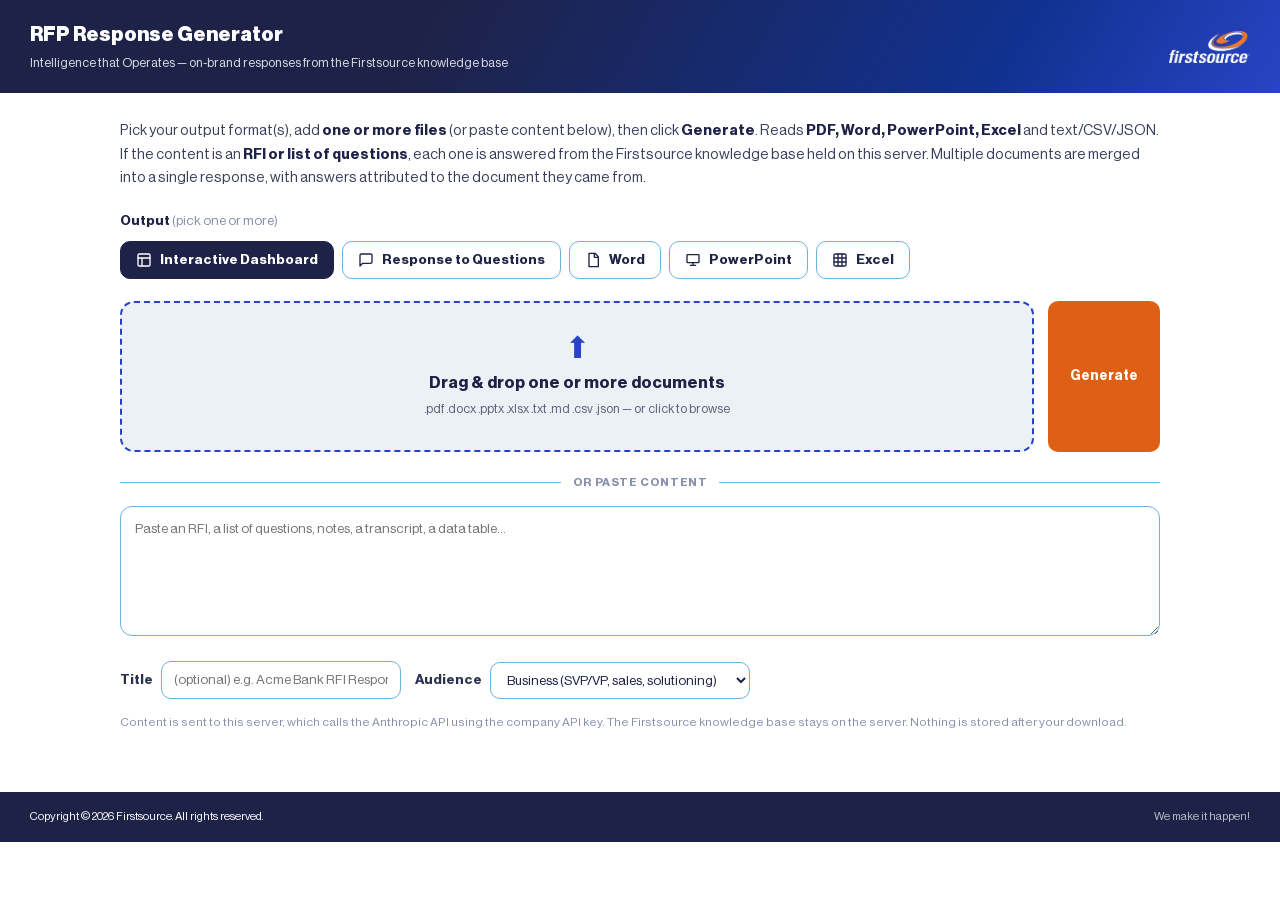
==== static/index.html @ 700c4592 "Initial commit" ====
<!DOCTYPE html>
<html lang="en">
<head>
<meta charset="UTF-8">
<meta name="viewport" content="width=device-width, initial-scale=1.0">
<title>RFP Response Generator | Firstsource</title>
<link rel="stylesheet" href="/static/css/app.css">
<link rel="icon" href="/static/logos/Firstsource-logo-standalone.png">
</head>
<body>

<header class="app-header">
  <div>
    <h1>RFP Response Generator</h1>
    <p>Intelligence that Operates &mdash; on-brand responses from the Firstsource knowledge base</p>
  </div>
  <div class="header-right">
    <div class="who" id="who"></div>
    <img src="/static/logos/Firstsource-logo-white.png" alt="Firstsource">
  </div>
</header>

<main class="stage">

  <!-- Sign-in prompt, shown only when SSO is enabled and the user is signed out -->
  <section class="login-card" id="loginCard" hidden>
    <img src="/static/logos/Firstsource-logo-standalone.png" alt="Firstsource">
    <h2>Sign in to continue</h2>
    <p>This application is restricted to Firstsource staff. Sign in with your work account.</p>
    <a class="btn" id="loginBtn" href="/auth/login">Sign in with SSO</a>
  </section>

  <!-- Intake -->
  <section id="intake" hidden>
    <p class="lead">
      Pick your output format(s), add <b>one or more files</b> (or paste content below), then click
      <b>Generate</b>. Reads <b>PDF, Word, PowerPoint, Excel</b> and text/CSV/JSON. If the content is an
      <b>RFI or list of questions</b>, each one is answered from the Firstsource knowledge base held on
      this server. Multiple documents are merged into a single response, with answers attributed to the
      document they came from.
    </p>

    <label class="field-label">Output <span class="hint-inline">(pick one or more)</span></label>
    <div class="fmts" id="fmts">
      <button type="button" class="fmt active" data-fmt="dashboard">
        <svg viewBox="0 0 24 24" fill="none" stroke="currentColor" stroke-width="2" stroke-linecap="round" stroke-linejoin="round"><rect x="3" y="3" width="18" height="18" rx="2"/><path d="M3 9h18M9 21V9"/></svg>
        <span>Interactive Dashboard</span>
      </button>
      <button type="button" class="fmt" data-fmt="qa">
        <svg viewBox="0 0 24 24" fill="none" stroke="currentColor" stroke-width="2" stroke-linecap="round" stroke-linejoin="round"><path d="M21 15a2 2 0 0 1-2 2H7l-4 4V5a2 2 0 0 1 2-2h14a2 2 0 0 1 2 2z"/></svg>
        <span>Response to Questions</span>
      </button>
      <button type="button" class="fmt" data-fmt="docx">
        <svg viewBox="0 0 24 24" fill="none" stroke="currentColor" stroke-width="2" stroke-linecap="round" stroke-linejoin="round"><path d="M6 2h9l5 5v15H6z"/><path d="M14 2v6h6"/></svg>
        <span>Word</span>
      </button>
      <button type="button" class="fmt" data-fmt="pptx">
        <svg viewBox="0 0 24 24" fill="none" stroke="currentColor" stroke-width="2" stroke-linecap="round" stroke-linejoin="round"><rect x="3" y="4" width="18" height="12" rx="1"/><path d="M12 16v4M8 20h8"/></svg>
        <span>PowerPoint</span>
      </button>
      <button type="button" class="fmt" data-fmt="xlsx">
        <svg viewBox="0 0 24 24" fill="none" stroke="currentColor" stroke-width="2" stroke-linecap="round" stroke-linejoin="round"><rect x="3" y="3" width="18" height="18" rx="2"/><path d="M3 9h18M3 15h18M9 3v18M15 3v18"/></svg>
        <span>Excel</span>
      </button>
    </div>

    <div class="row">
      <div class="dropzone" id="dropzone" tabindex="0" role="button"
           aria-label="Add documents">
        <div class="icon">&#11014;</div>
        <div class="big">Drag &amp; drop one or more documents</div>
        <div class="sub" id="dropzoneSub">.pdf .docx .pptx .xlsx .txt .md .csv .json &mdash; or click to browse</div>
        <input type="file" id="fileInput" multiple hidden
               accept=".pdf,.docx,.docm,.dotx,.pptx,.pptm,.potx,.xlsx,.xlsm,.xltx,.txt,.md,.markdown,.csv,.tsv,.json">
      </div>
      <button class="btn" id="generateBtn" type="button">Generate</button>
    </div>

    <div class="chips" id="chips"></div>

    <div class="divider">OR PASTE CONTENT</div>
    <textarea id="pasteBox" placeholder="Paste an RFI, a list of questions, notes, a transcript, a data table&hellip;"></textarea>

    <div class="controls">
      <label>Title
        <input type="text" id="titleInput" placeholder="(optional) e.g. Acme Bank RFI Response">
      </label>
      <label>Audience
        <select id="audience">
          <option value="business">Business (SVP/VP, sales, solutioning)</option>
          <option value="technical">Technical (architects / engineering)</option>
        </select>
      </label>
    </div>

    <p class="hint">
      Content is sent to this server, which calls the Anthropic API using the company API key.
      The Firstsource knowledge base stays on the server. Nothing is stored after your download.
    </p>

    <div class="status" id="status" role="status" aria-live="polite"></div>
  </section>

  <!-- Results -->
  <section class="results" id="results">
    <div class="result-head">
      <div>
        <h2 id="resultTitle"></h2>
        <p id="resultSubtitle"></p>
        <div class="badges" id="resultBadges"></div>
      </div>
      <button class="btn ghost" id="restartBtn" type="button">Build another</button>
    </div>
    <div class="downloads" id="downloads">
      <span class="label">Download:</span>
    </div>
    <div id="resultNotices"></div>
    <div class="preview" id="previewWrap" hidden>
      <label class="field-label">Dashboard preview</label>
      <iframe id="preview" title="Dashboard preview" sandbox="allow-same-origin"></iframe>
    </div>
  </section>

</main>

<footer class="app-footer">
  <span id="footerCopyright"></span>
  <span class="tag">We make it happen!</span>
</footer>

<script src="/static/js/app.js"></script>
</body>
</html>
---- static/css/app.css ----
/* Firstsource RFP Response Generator - application shell.
   Palette and typography follow knowledge/brand-quick-reference.md. */

@font-face{font-family:'Neue Haas Grotesk Display';font-weight:400;font-display:swap;
  src:url('/static/fonts/NeueHaasDisplayRoman.ttf') format('truetype');}
@font-face{font-family:'Neue Haas Grotesk Display';font-weight:500;font-display:swap;
  src:url('/static/fonts/NeueHaasDisplayMediu.ttf') format('truetype');}
@font-face{font-family:'Neue Haas Grotesk Display';font-weight:700;font-display:swap;
  src:url('/static/fonts/NeueHaasDisplayBold.ttf') format('truetype');}
@font-face{font-family:'Neue Haas Grotesk Display';font-weight:900;font-display:swap;
  src:url('/static/fonts/NeueHaasDisplayBlack.ttf') format('truetype');}

:root{
  color-scheme:light;
  --fs-dark:#1E2247; --fs-orange:#DF6014; --fs-mid:#113190;
  --fs-bright:#2844C4; --fs-light:#6CB1DB; --fs-gray:#ECF1F5;
  --ink:#2B3050; --muted:#5A6079; --faint:#8890AB;
}
*{box-sizing:border-box;margin:0;padding:0;}
body{font-family:'Neue Haas Grotesk Display','Franklin Gothic Medium',Arial,sans-serif;
  background:#fff;color:var(--ink);line-height:1.55;}

.app-header{background:linear-gradient(120deg,var(--fs-dark) 33%,var(--fs-mid) 78%,var(--fs-bright));
  color:#fff;padding:20px 30px;display:flex;justify-content:space-between;align-items:center;gap:20px;}
.app-header h1{font-size:20px;font-weight:900;}
.app-header p{font-size:12.5px;opacity:.85;margin-top:3px;}
.app-header img{height:32px;width:auto;}
.header-right{display:flex;align-items:center;gap:18px;}
.who{font-size:12px;opacity:.85;text-align:right;}
.who a{color:#fff;text-decoration:underline;opacity:.9;}

.stage{max-width:1100px;margin:0 auto;padding:26px 30px 60px;}
.lead{font-size:14.5px;line-height:1.6;color:#3A3F5C;margin-bottom:22px;}
.lead b{color:var(--fs-dark);}

.field-label{font-weight:700;font-size:13.5px;color:var(--fs-dark);margin-bottom:9px;display:block;}
.field-label .hint-inline{font-weight:400;color:var(--faint);}

.fmts{display:flex;flex-wrap:wrap;gap:8px;margin-bottom:22px;}
.fmt{display:inline-flex;align-items:center;gap:8px;border:1.5px solid var(--fs-light);
  background:#fff;color:var(--fs-dark);border-radius:10px;padding:10px 15px;
  font-family:inherit;font-size:13.5px;font-weight:600;cursor:pointer;transition:.15s;}
.fmt svg{width:16px;height:16px;}
.fmt:hover{border-color:var(--fs-bright);}
.fmt.active{background:var(--fs-dark);color:#fff;border-color:var(--fs-dark);}

.row{display:flex;gap:14px;align-items:stretch;}
.dropzone{flex:1;border:2px dashed var(--fs-bright);border-radius:14px;background:var(--fs-gray);
  padding:30px 20px;text-align:center;cursor:pointer;transition:.15s;}
.dropzone:hover,.dropzone.hover{background:#E7ECFF;border-color:var(--fs-orange);}
.dropzone .icon{font-size:30px;color:var(--fs-bright);line-height:1;}
.dropzone .big{font-size:16.5px;font-weight:700;color:var(--fs-dark);margin-top:8px;}
.dropzone .sub{font-size:12.5px;color:var(--muted);margin-top:4px;}

.chips{margin-top:12px;}
.filechip{display:inline-flex;gap:10px;align-items:center;background:#fff;
  border:1px solid var(--fs-gray);border-left:4px solid var(--fs-bright);border-radius:8px;
  padding:9px 12px;margin:0 8px 8px 0;font-size:13px;}
.filechip.warn{border-left-color:var(--fs-orange);}
.filechip .name{font-weight:600;color:var(--fs-dark);}
.filechip .meta{color:var(--muted);font-size:12px;}
.filechip button{border:none;background:var(--fs-dark);color:#fff;border-radius:6px;
  padding:3px 8px;cursor:pointer;font-size:11px;font-family:inherit;}
.chips-summary{font-size:12.5px;color:var(--muted);margin-top:4px;}
.chips-summary b{color:var(--fs-dark);}

.divider{display:flex;align-items:center;gap:12px;margin:22px 0 14px;
  color:var(--faint);font-size:11.5px;font-weight:700;letter-spacing:.6px;}
.divider::before,.divider::after{content:"";flex:1;height:1px;background:var(--fs-light);}

textarea{width:100%;min-height:130px;border:1.5px solid var(--fs-light);border-radius:12px;
  padding:14px;font-family:inherit;font-size:13.5px;color:var(--fs-dark);resize:vertical;}
textarea:focus{outline:none;border-color:var(--fs-bright);}

.controls{display:flex;flex-wrap:wrap;gap:14px;align-items:center;margin-top:18px;}
.controls label{font-weight:600;font-size:13.5px;display:inline-flex;align-items:center;gap:8px;}
select,input[type=text]{padding:10px 12px;border:1.5px solid var(--fs-light);border-radius:10px;
  color:var(--fs-dark);background:#fff;font-family:inherit;font-size:13.5px;}
input[type=text]{min-width:240px;}

.btn{border:none;border-radius:10px;padding:12px 22px;font-weight:700;cursor:pointer;
  color:#fff;background:var(--fs-orange);font-family:inherit;font-size:14px;white-space:nowrap;}
.btn.secondary{background:var(--fs-dark);}
.btn.ghost{background:#fff;color:var(--fs-dark);border:1.5px solid var(--fs-light);}
.btn:disabled{opacity:.5;cursor:not-allowed;}
.btn:active:not(:disabled){transform:translateY(1px);}

.hint{font-size:12px;color:var(--faint);margin-top:14px;}
.status{margin-top:18px;padding:13px 16px;border-radius:10px;font-size:13.5px;display:none;
  background:var(--fs-gray);color:var(--fs-dark);}
.status.show{display:block;}
.status.error{background:#FDEDE4;color:#8A3208;border-left:4px solid var(--fs-orange);}
.spinner{display:inline-block;width:13px;height:13px;border:2px solid var(--fs-light);
  border-top-color:var(--fs-bright);border-radius:50%;animation:spin .7s linear infinite;
  margin-right:9px;vertical-align:-2px;}
@keyframes spin{to{transform:rotate(360deg);}}

/* ------------------------------------------------------------- results view */
.results{display:none;}
.results.show{display:block;}
.result-head{background:var(--fs-dark);color:#fff;border-radius:14px 14px 0 0;
  padding:20px 24px;display:flex;justify-content:space-between;align-items:flex-start;gap:20px;}
.result-head h2{font-size:19px;font-weight:900;}
.result-head p{font-size:13px;opacity:.85;margin-top:5px;}
.badges{display:flex;flex-wrap:wrap;gap:7px;margin-top:11px;}
.badge{background:rgba(255,255,255,.16);border-radius:20px;padding:4px 12px;font-size:11.5px;font-weight:600;}
.badge.accent{background:var(--fs-orange);}
.downloads{border:1px solid var(--fs-gray);border-top:none;border-radius:0 0 14px 14px;
  padding:20px 24px;display:flex;flex-wrap:wrap;gap:10px;align-items:center;}
.downloads .label{font-size:13px;font-weight:700;color:var(--fs-dark);margin-right:6px;}
.preview{margin-top:24px;}
.preview .field-label{margin-bottom:10px;}
.preview iframe{width:100%;height:640px;border:1px solid var(--fs-gray);border-radius:12px;background:#fff;}

.notice{background:var(--fs-gray);border-left:4px solid var(--fs-light);border-radius:10px;
  padding:13px 16px;font-size:13px;margin-top:16px;}
.notice.warn{border-left-color:var(--fs-orange);}

.login-card{max-width:430px;margin:80px auto;text-align:center;border:1px solid var(--fs-gray);
  border-radius:16px;padding:38px 32px;}
.login-card img{height:36px;margin-bottom:20px;}
.login-card h2{color:var(--fs-dark);font-size:20px;font-weight:900;margin-bottom:8px;}
.login-card p{font-size:13.5px;color:var(--muted);margin-bottom:22px;}

.app-footer{background:var(--fs-dark);color:#fff;padding:16px 30px;font-size:11.5px;
  display:flex;justify-content:space-between;gap:16px;flex-wrap:wrap;}
.app-footer .tag{opacity:.7;}

@media (max-width:760px){
  .row{flex-direction:column;}
  .app-header{flex-direction:column;align-items:flex-start;}
  .preview iframe{height:460px;}
}
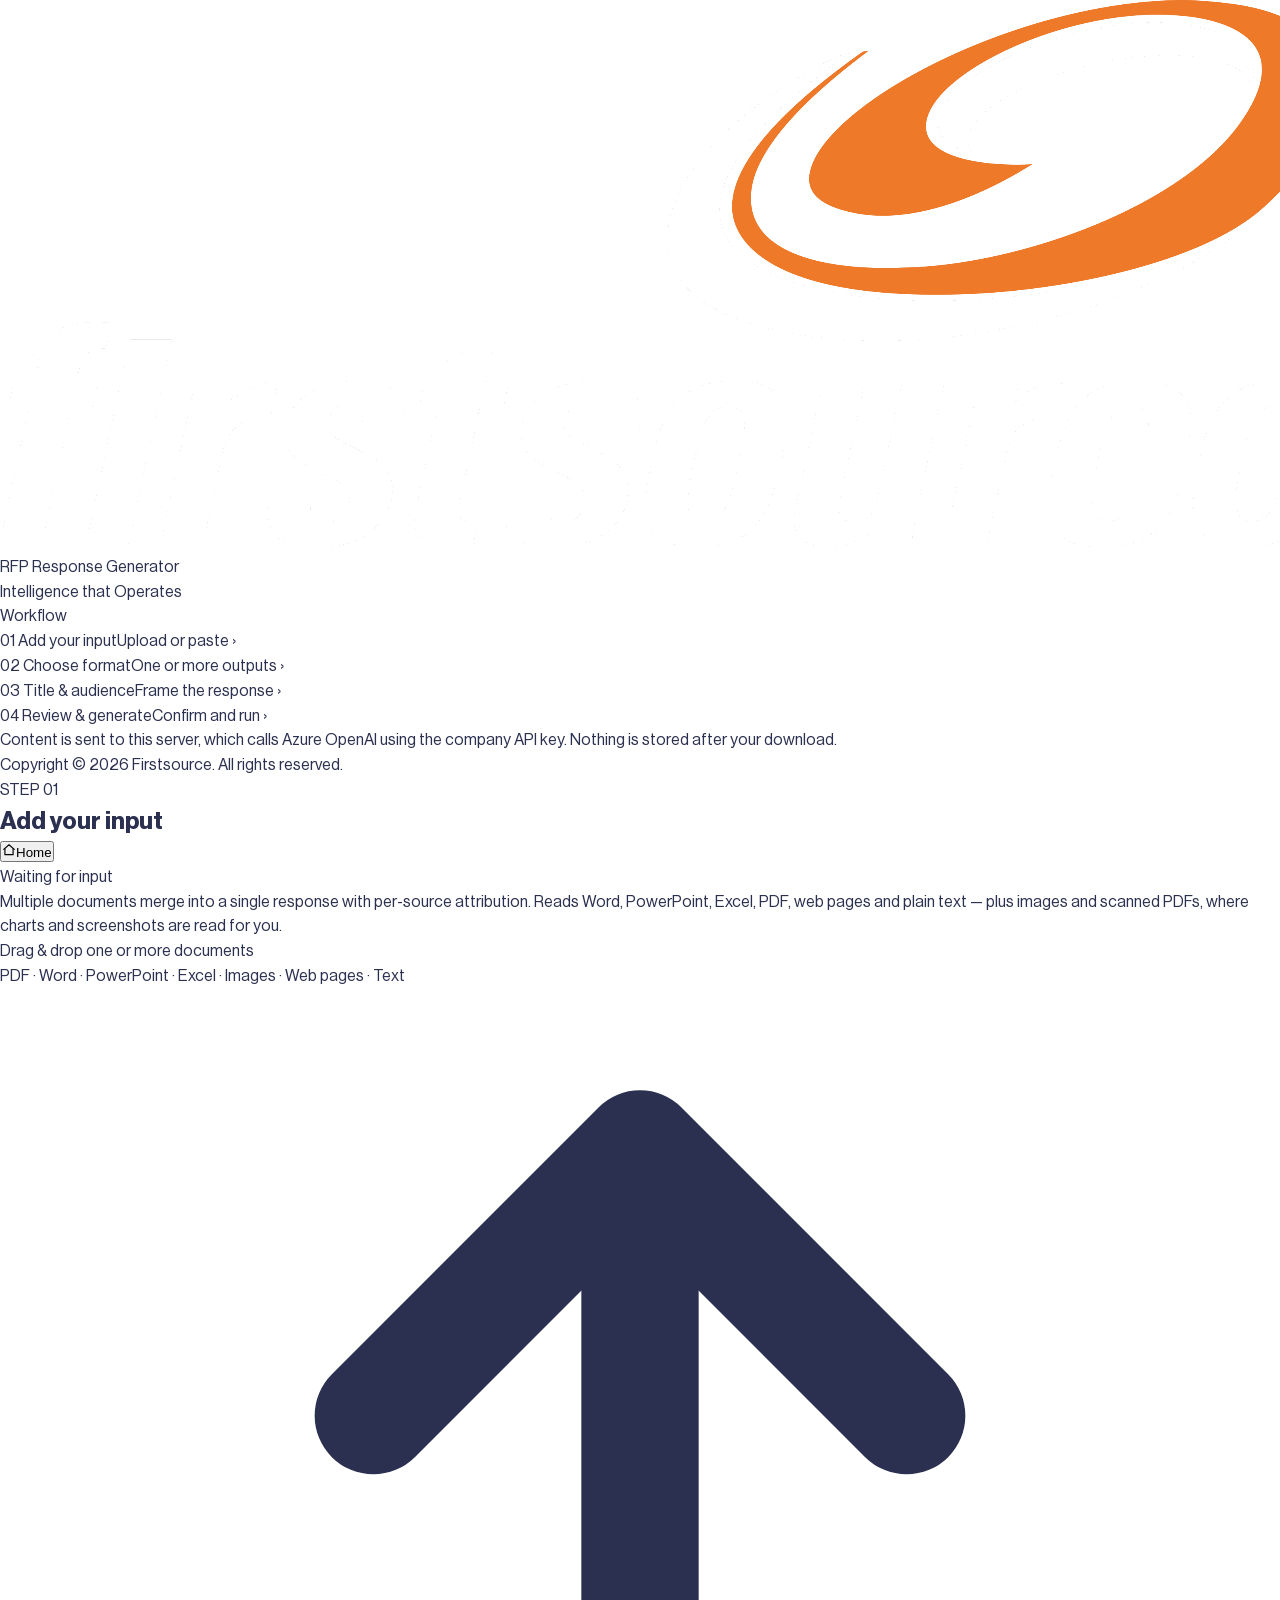
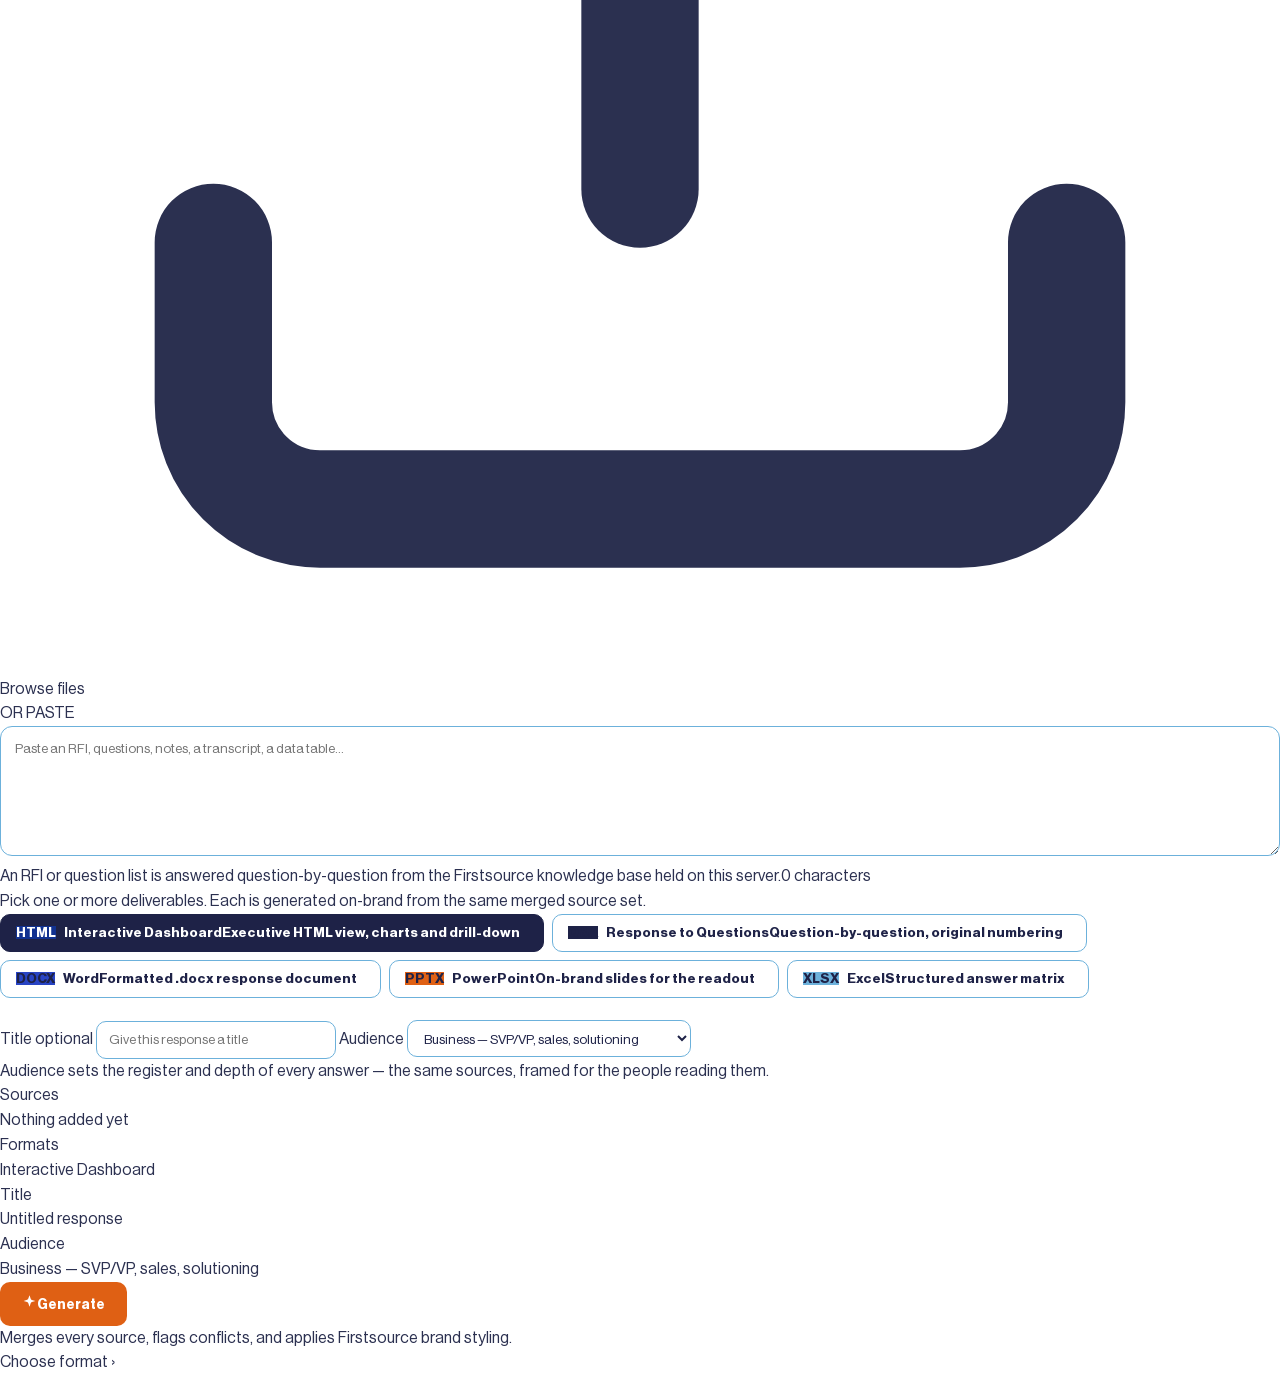
==== commit 1c5c70a0: "feat: accept image uploads and fix the file-type wording Images (PNG/JPG/GIF/WebP/BMP) can now be up" ====
--- a/static/index.html
+++ b/static/index.html
@@ -9,125 +9,179 @@
 </head>
 <body>
 
-<header class="app-header">
-  <div>
-    <h1>RFP Response Generator</h1>
-    <p>Intelligence that Operates &mdash; on-brand responses from the Firstsource knowledge base</p>
-  </div>
-  <div class="header-right">
-    <div class="who" id="who"></div>
-    <img src="/static/logos/Firstsource-logo-white.png" alt="Firstsource">
-  </div>
-</header>
+<!-- Sign-in prompt, shown only when SSO is enabled and the user is signed out -->
+<section class="login-card" id="loginCard" hidden>
+  <img src="/static/logos/Firstsource-logo-standalone.png" alt="Firstsource">
+  <h2>Sign in to continue</h2>
+  <p>This application is restricted to Firstsource staff. Sign in with your work account.</p>
+  <a class="btn" id="loginBtn" href="/auth/login">Sign in with SSO</a>
+</section>
 
-<main class="stage">
+<div class="app" id="app" hidden>
 
-  <!-- Sign-in prompt, shown only when SSO is enabled and the user is signed out -->
-  <section class="login-card" id="loginCard" hidden>
-    <img src="/static/logos/Firstsource-logo-standalone.png" alt="Firstsource">
-    <h2>Sign in to continue</h2>
-    <p>This application is restricted to Firstsource staff. Sign in with your work account.</p>
-    <a class="btn" id="loginBtn" href="/auth/login">Sign in with SSO</a>
-  </section>
-
-  <!-- Intake -->
-  <section id="intake" hidden>
-    <p class="lead">
-      Pick your output format(s), add <b>one or more files</b> (or paste content below), then click
-      <b>Generate</b>. Reads <b>PDF, Word, PowerPoint, Excel</b> and text/CSV/JSON. If the content is an
-      <b>RFI or list of questions</b>, each one is answered from the Firstsource knowledge base held on
-      this server. Multiple documents are merged into a single response, with answers attributed to the
-      document they came from.
-    </p>
-
-    <label class="field-label">Output <span class="hint-inline">(pick one or more)</span></label>
-    <div class="fmts" id="fmts">
-      <button type="button" class="fmt active" data-fmt="dashboard">
-        <svg viewBox="0 0 24 24" fill="none" stroke="currentColor" stroke-width="2" stroke-linecap="round" stroke-linejoin="round"><rect x="3" y="3" width="18" height="18" rx="2"/><path d="M3 9h18M9 21V9"/></svg>
-        <span>Interactive Dashboard</span>
-      </button>
-      <button type="button" class="fmt" data-fmt="qa">
-        <svg viewBox="0 0 24 24" fill="none" stroke="currentColor" stroke-width="2" stroke-linecap="round" stroke-linejoin="round"><path d="M21 15a2 2 0 0 1-2 2H7l-4 4V5a2 2 0 0 1 2-2h14a2 2 0 0 1 2 2z"/></svg>
-        <span>Response to Questions</span>
-      </button>
-      <button type="button" class="fmt" data-fmt="docx">
-        <svg viewBox="0 0 24 24" fill="none" stroke="currentColor" stroke-width="2" stroke-linecap="round" stroke-linejoin="round"><path d="M6 2h9l5 5v15H6z"/><path d="M14 2v6h6"/></svg>
-        <span>Word</span>
-      </button>
-      <button type="button" class="fmt" data-fmt="pptx">
-        <svg viewBox="0 0 24 24" fill="none" stroke="currentColor" stroke-width="2" stroke-linecap="round" stroke-linejoin="round"><rect x="3" y="4" width="18" height="12" rx="1"/><path d="M12 16v4M8 20h8"/></svg>
-        <span>PowerPoint</span>
-      </button>
-      <button type="button" class="fmt" data-fmt="xlsx">
-        <svg viewBox="0 0 24 24" fill="none" stroke="currentColor" stroke-width="2" stroke-linecap="round" stroke-linejoin="round"><rect x="3" y="3" width="18" height="18" rx="2"/><path d="M3 9h18M3 15h18M9 3v18M15 3v18"/></svg>
-        <span>Excel</span>
-      </button>
+  <aside class="sidebar">
+    <div class="sb-brand">
+      <img id="hdrLogo" src="/static/logos/Firstsource-logo-white.png" alt="Firstsource" class="sb-logo">
+      <div class="sb-title">RFP Response Generator</div>
+      <div class="sb-tag">Intelligence that Operates</div>
     </div>
 
-    <div class="row">
-      <div class="dropzone" id="dropzone" tabindex="0" role="button"
-           aria-label="Add documents">
-        <div class="icon">&#11014;</div>
-        <div class="big">Drag &amp; drop one or more documents</div>
-        <div class="sub" id="dropzoneSub">.pdf .docx .pptx .xlsx .txt .md .csv .json &mdash; or click to browse</div>
-        <input type="file" id="fileInput" multiple hidden
-               accept=".pdf,.docx,.docm,.dotx,.pptx,.pptm,.potx,.xlsx,.xlsm,.xltx,.txt,.md,.markdown,.csv,.tsv,.json">
+    <div class="sb-navlabel">Workflow</div>
+    <div class="sb-nav" id="sbNav">
+      <div class="sb-item" data-step="0">
+        <span class="sb-dot">01</span>
+        <span class="sb-text"><span class="sb-label">Add your input</span><span class="sb-sub">Upload or paste</span></span>
+        <span class="sb-chev">&rsaquo;</span>
       </div>
-      <button class="btn" id="generateBtn" type="button">Generate</button>
+      <div class="sb-item" data-step="1">
+        <span class="sb-dot">02</span>
+        <span class="sb-text"><span class="sb-label">Choose format</span><span class="sb-sub">One or more outputs</span></span>
+        <span class="sb-chev">&rsaquo;</span>
+      </div>
+      <div class="sb-item" data-step="2">
+        <span class="sb-dot">03</span>
+        <span class="sb-text"><span class="sb-label">Title &amp; audience</span><span class="sb-sub">Frame the response</span></span>
+        <span class="sb-chev">&rsaquo;</span>
+      </div>
+      <div class="sb-item" data-step="3">
+        <span class="sb-dot">04</span>
+        <span class="sb-text"><span class="sb-label">Review &amp; generate</span><span class="sb-sub">Confirm and run</span></span>
+        <span class="sb-chev">&rsaquo;</span>
+      </div>
     </div>
 
-    <div class="chips" id="chips"></div>
+    <div class="sb-foot">
+      <div class="who" id="who"></div>
+      <div class="priv">Content is sent to this server, which calls Azure OpenAI using the company API key. Nothing is stored after your download.</div>
+      <div class="cr" id="footerCopyright"></div>
+    </div>
+  </aside>
 
-    <div class="divider">OR PASTE CONTENT</div>
-    <textarea id="pasteBox" placeholder="Paste an RFI, a list of questions, notes, a transcript, a data table&hellip;"></textarea>
+  <main class="main">
+    <div id="intake" style="display:flex;flex-direction:column;flex:1;">
+      <header class="mheader">
+        <div>
+          <div class="kicker" id="paneKicker">STEP 01</div>
+          <h2 id="paneTitle">Add your input</h2>
+        </div>
+        <div class="mheader-right">
+          <button type="button" class="home-btn" id="homeBtn" title="Back to Add your input" aria-label="Home"><svg viewBox="0 0 24 24" fill="none" stroke="currentColor" stroke-width="2" stroke-linecap="round" stroke-linejoin="round" width="14" height="14"><path d="M3 11l9-8 9 8"/><path d="M5 10v10h14V10"/></svg><span>Home</span></button>
+          <div class="ready-pill" id="readyPill">Waiting for input</div>
+          <div class="progress-track"><div class="progress-fill" id="progressFill" style="width:0%"></div></div>
+        </div>
+      </header>
 
-    <div class="controls">
-      <label>Title
-        <input type="text" id="titleInput" placeholder="(optional) e.g. Acme Bank RFI Response">
-      </label>
-      <label>Audience
-        <select id="audience">
-          <option value="business">Business (SVP/VP, sales, solutioning)</option>
-          <option value="technical">Technical (architects / engineering)</option>
-        </select>
-      </label>
+      <div class="mbody">
+
+        <!-- ===================== PANE 1: INPUT ===================== -->
+        <section class="mpane active" data-pane="0">
+          <p class="desc">Multiple documents merge into a single response with per-source attribution. Reads Word, PowerPoint, Excel, PDF, web pages and plain text &mdash; plus images and scanned PDFs, where charts and screenshots are read for you.</p>
+
+          <div class="o2-dz" id="dz" tabindex="0" role="button" aria-label="Add documents">
+            <div class="big">Drag &amp; drop one or more documents</div>
+            <div class="sub" id="dzSub">PDF &middot; Word &middot; PowerPoint &middot; Excel &middot; Images &middot; Web pages &middot; Text</div>
+            <span class="o2-browse"><svg viewBox="0 0 24 24" fill="none" stroke="currentColor" stroke-width="2.2" stroke-linecap="round" stroke-linejoin="round"><path d="M12 15V4"/><path d="M7 8l5-5 5 5"/><path d="M4 16v3a2 2 0 0 0 2 2h12a2 2 0 0 0 2-2v-3"/></svg><span>Browse files</span></span>
+            <input type="file" id="fileInput" multiple hidden
+                   accept=".pdf,.docx,.docm,.dotx,.pptx,.pptm,.potx,.xlsx,.xlsm,.xltx,.xls,.html,.htm,.png,.jpg,.jpeg,.gif,.webp,.bmp,.txt,.md,.markdown,.csv,.tsv,.json,.log,.rst,.text">
+          </div>
+          <div class="o2-chips" id="chips"></div>
+
+          <div class="or-divider"><span class="ln"></span><span>OR PASTE</span><span class="ln"></span></div>
+
+          <div>
+            <textarea class="o2-ta" id="pasteBox" placeholder="Paste an RFI, questions, notes, a transcript, a data table&hellip;"></textarea>
+            <div class="o2-cc"><span>An RFI or question list is answered question-by-question from the Firstsource knowledge base held on this server.</span><span id="charCount">0 characters</span></div>
+          </div>
+        </section>
+
+        <!-- ===================== PANE 2: FORMAT ===================== -->
+        <section class="mpane" data-pane="1">
+          <p class="desc">Pick one or more deliverables. Each is generated on-brand from the same merged source set.</p>
+          <div class="fmts" id="fmts">
+            <button type="button" class="fmt active" data-fmt="dashboard">
+              <span class="fmt-badge"><span class="fold" style="background:#6CB1DB"></span><span class="lines"><div></div><div style="width:72%"></div><div style="width:86%"></div></span><span class="ext" style="background:#113190">HTML</span></span>
+              <span class="fmt-txt"><span class="fmt-label">Interactive Dashboard</span><span class="fmt-sub">Executive HTML view, charts and drill-down</span></span>
+              <span class="fmt-dot"></span>
+            </button>
+            <button type="button" class="fmt" data-fmt="qa">
+              <span class="fmt-badge"><span class="fold" style="background:#6CB1DB"></span><span class="lines"><div></div><div style="width:72%"></div><div style="width:86%"></div></span><span class="ext" style="background:#1E2247">Q&amp;A</span></span>
+              <span class="fmt-txt"><span class="fmt-label">Response to Questions</span><span class="fmt-sub">Question-by-question, original numbering</span></span>
+              <span class="fmt-dot"></span>
+            </button>
+            <button type="button" class="fmt" data-fmt="docx">
+              <span class="fmt-badge"><span class="fold" style="background:#6CB1DB"></span><span class="lines"><div></div><div style="width:72%"></div><div style="width:86%"></div></span><span class="ext" style="background:#2844C4">DOCX</span></span>
+              <span class="fmt-txt"><span class="fmt-label">Word</span><span class="fmt-sub">Formatted .docx response document</span></span>
+              <span class="fmt-dot"></span>
+            </button>
+            <button type="button" class="fmt" data-fmt="pptx">
+              <span class="fmt-badge"><span class="fold" style="background:#6CB1DB"></span><span class="lines"><div></div><div style="width:72%"></div><div style="width:86%"></div></span><span class="ext" style="background:#DF6014">PPTX</span></span>
+              <span class="fmt-txt"><span class="fmt-label">PowerPoint</span><span class="fmt-sub">On-brand slides for the readout</span></span>
+              <span class="fmt-dot"></span>
+            </button>
+            <button type="button" class="fmt" data-fmt="xlsx">
+              <span class="fmt-badge"><span class="fold" style="background:#6CB1DB"></span><span class="lines"><div></div><div style="width:72%"></div><div style="width:86%"></div></span><span class="ext" style="background:#6CB1DB;color:#1E2247">XLSX</span></span>
+              <span class="fmt-txt"><span class="fmt-label">Excel</span><span class="fmt-sub">Structured answer matrix</span></span>
+              <span class="fmt-dot"></span>
+            </button>
+          </div>
+        </section>
+
+        <!-- ===================== PANE 3: DETAILS ===================== -->
+        <section class="mpane" data-pane="2">
+          <div class="details-grid">
+            <label class="dfield">
+              <span class="flbl">Title <span class="opt">optional</span></span>
+              <input type="text" id="titleIn" placeholder="Give this response a title">
+            </label>
+            <label class="dfield">
+              <span class="flbl">Audience</span>
+              <select id="audience">
+                <option value="business">Business &mdash; SVP/VP, sales, solutioning</option>
+                <option value="technical">Technical &mdash; architects and engineering</option>
+                <option value="analyst">Analyst &mdash; Everest, HFS, ISG</option>
+              </select>
+            </label>
+            <div class="dnote">Audience sets the register and depth of every answer &mdash; the same sources, framed for the people reading them.</div>
+          </div>
+        </section>
+
+        <!-- ===================== PANE 4: REVIEW ===================== -->
+        <section class="mpane" data-pane="3">
+          <div class="rev-grid">
+            <div class="rev-k">Sources</div><div class="rev-v" id="revSources">Nothing added yet</div>
+            <div class="rev-k">Formats</div><div class="rev-v" id="revFormats">Interactive Dashboard</div>
+            <div class="rev-k">Title</div><div class="rev-v" id="revTitle">Untitled response</div>
+            <div class="rev-k">Audience</div><div class="rev-v" id="revAudience">Business &mdash; SVP/VP, sales, solutioning</div>
+          </div>
+          <div class="rev-cta">
+            <button class="btn" id="generateBtn"><svg viewBox="0 0 24 24" fill="currentColor" width="15" height="15"><path d="M12 2l1.9 5.6a3 3 0 0 0 1.9 1.9L21.4 11l-5.6 1.9a3 3 0 0 0-1.9 1.9L12 20.4l-1.9-5.6a3 3 0 0 0-1.9-1.9L2.6 11l5.6-1.9a3 3 0 0 0 1.9-1.9L12 2z"/></svg><span>Generate</span></button>
+            <div class="rev-hint">Merges every source, flags conflicts, and applies Firstsource brand styling.</div>
+          </div>
+        </section>
+
+        <div id="status" role="status" aria-live="polite"></div>
+      </div>
+
+      <div class="mbody" style="padding-top:0;flex:0;">
+        <div class="mfoot">
+          <div class="navbtn back" id="prevBtn">&lsaquo; Back</div>
+          <div class="navbtn next" id="nextBtn">Choose format &rsaquo;</div>
+        </div>
+      </div>
     </div>
 
-    <p class="hint">
-      Content is sent to this server, which calls the Anthropic API using the company API key.
-      The Firstsource knowledge base stays on the server. Nothing is stored after your download.
-    </p>
-
-    <div class="status" id="status" role="status" aria-live="polite"></div>
-  </section>
-
-  <!-- Results -->
-  <section class="results" id="results">
-    <div class="result-head">
-      <div>
-        <h2 id="resultTitle"></h2>
-        <p id="resultSubtitle"></p>
-        <div class="badges" id="resultBadges"></div>
+    <div id="dash">
+      <div class="mbody">
+        <div id="qualityBadge"></div>
+        <div class="dash-actions" id="dashActions"></div>
+        <div id="resultNotices"></div>
+        <div class="dashboard" id="dashboard"></div>
       </div>
-      <button class="btn ghost" id="restartBtn" type="button">Build another</button>
     </div>
-    <div class="downloads" id="downloads">
-      <span class="label">Download:</span>
-    </div>
-    <div id="resultNotices"></div>
-    <div class="preview" id="previewWrap" hidden>
-      <label class="field-label">Dashboard preview</label>
-      <iframe id="preview" title="Dashboard preview" sandbox="allow-same-origin"></iframe>
-    </div>
-  </section>
-
-</main>
-
-<footer class="app-footer">
-  <span id="footerCopyright"></span>
-  <span class="tag">We make it happen!</span>
-</footer>
+  </main>
+</div>
 
 <script src="/static/js/app.js"></script>
 </body>
 </html>
+
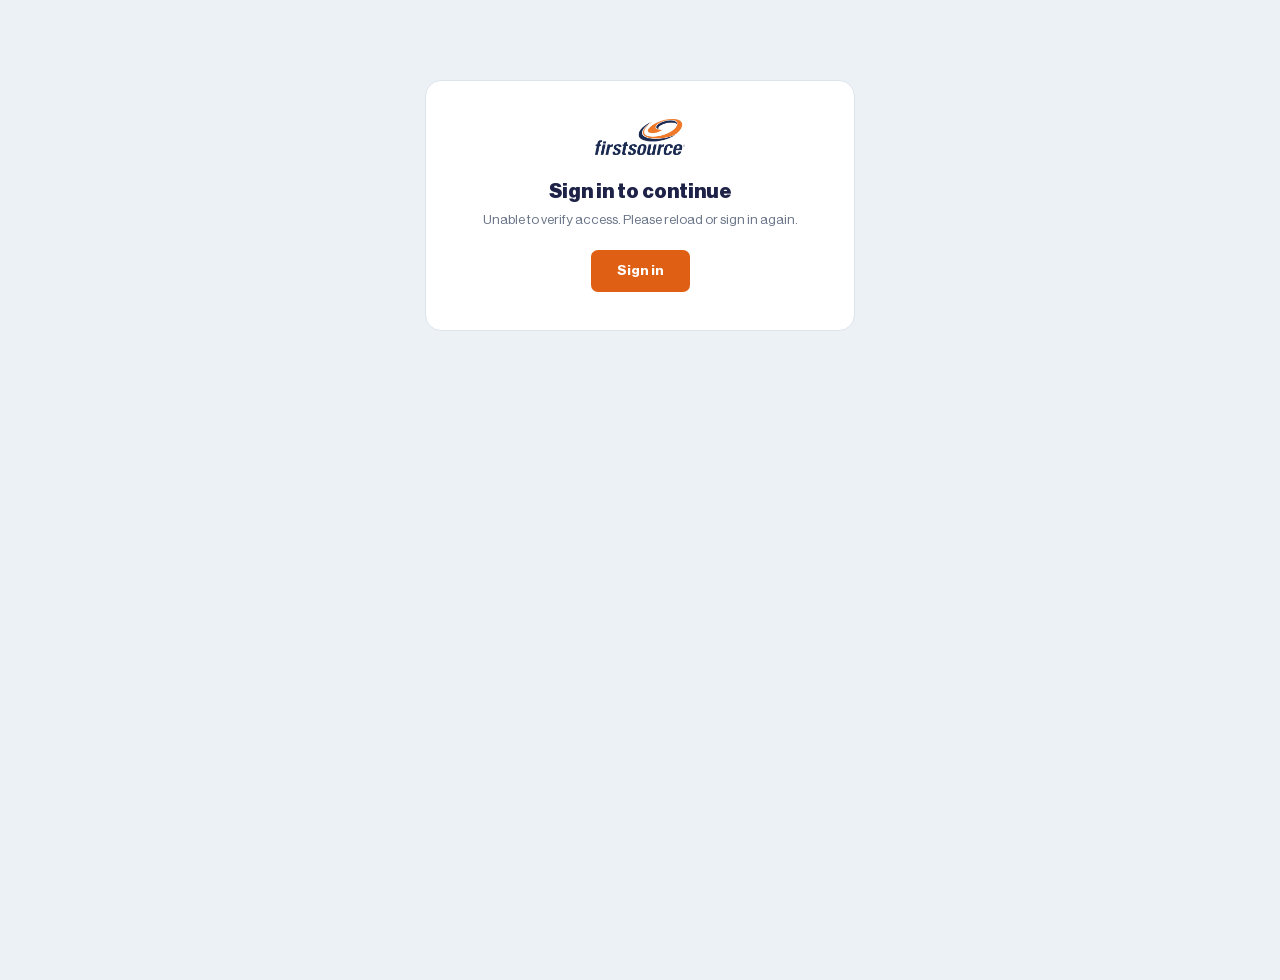
==== commit 23df4bdd: "Add Microsoft Entra SSO login with allowlist, MFA and session controls Co-authored-by: Copilot <2235" ====
--- a/static/index.html
+++ b/static/index.html
@@ -13,8 +13,8 @@
 <section class="login-card" id="loginCard" hidden>
   <img src="/static/logos/Firstsource-logo-standalone.png" alt="Firstsource">
   <h2>Sign in to continue</h2>
-  <p>This application is restricted to Firstsource staff. Sign in with your work account.</p>
-  <a class="btn" id="loginBtn" href="/auth/login">Sign in with SSO</a>
+  <p>This application is restricted to approved users. Sign in with your work account.</p>
+  <a class="btn" id="loginBtn" href="/auth/login">Sign in</a>
 </section>
 
 <div class="app" id="app" hidden>
@@ -184,4 +184,3 @@
 <script src="/static/js/app.js"></script>
 </body>
 </html>
-
--- a/static/css/app.css
+++ b/static/css/app.css
@@ -1,4 +1,4 @@
-/* Firstsource RFP Response Generator - application shell.
+/* Firstsource RFP Response Generator - application shell (wizard UI, 2026 redesign).
    Palette and typography follow knowledge/brand-quick-reference.md. */
 
 @font-face{font-family:'Neue Haas Grotesk Display';font-weight:400;font-display:swap;
@@ -11,123 +11,314 @@
   src:url('/static/fonts/NeueHaasDisplayBlack.ttf') format('truetype');}
 
 :root{
-  color-scheme:light;
+  color-scheme: light;
   --fs-dark:#1E2247; --fs-orange:#DF6014; --fs-mid:#113190;
-  --fs-bright:#2844C4; --fs-light:#6CB1DB; --fs-gray:#ECF1F5;
-  --ink:#2B3050; --muted:#5A6079; --faint:#8890AB;
+  --fs-bright:#2844C4; --fs-light:#6CB1DB; --fs-gray:#ECF1F5; --fs-white:#fff;
+  --ink:#2b3050;
+  --font-main:'Neue Haas Grotesk Display','Franklin Gothic Medium',Arial,sans-serif;
+  --navy0:#141733; --navy1:#1E2247; --navy2:#113190; --blue:#2844C4; --lblue:#6CB1DB;
+  --bg:#ECF1F5; --line:#DCE4EC; --line2:#EDF1F6; --muted:#6B7689; --muted2:#8A93A6;
+  --sidebar-muted:#8E9BB8; --sidebar-sub:#9CA9C4; --sidebar-line:rgba(108,177,219,.22);
 }
 *{box-sizing:border-box;margin:0;padding:0;}
-body{font-family:'Neue Haas Grotesk Display','Franklin Gothic Medium',Arial,sans-serif;
-  background:#fff;color:var(--ink);line-height:1.55;}
-
-.app-header{background:linear-gradient(120deg,var(--fs-dark) 33%,var(--fs-mid) 78%,var(--fs-bright));
-  color:#fff;padding:20px 30px;display:flex;justify-content:space-between;align-items:center;gap:20px;}
-.app-header h1{font-size:20px;font-weight:900;}
-.app-header p{font-size:12.5px;opacity:.85;margin-top:3px;}
-.app-header img{height:32px;width:auto;}
-.header-right{display:flex;align-items:center;gap:18px;}
-.who{font-size:12px;opacity:.85;text-align:right;}
-.who a{color:#fff;text-decoration:underline;opacity:.9;}
-
-.stage{max-width:1100px;margin:0 auto;padding:26px 30px 60px;}
-.lead{font-size:14.5px;line-height:1.6;color:#3A3F5C;margin-bottom:22px;}
-.lead b{color:var(--fs-dark);}
-
-.field-label{font-weight:700;font-size:13.5px;color:var(--fs-dark);margin-bottom:9px;display:block;}
-.field-label .hint-inline{font-weight:400;color:var(--faint);}
-
-.fmts{display:flex;flex-wrap:wrap;gap:8px;margin-bottom:22px;}
-.fmt{display:inline-flex;align-items:center;gap:8px;border:1.5px solid var(--fs-light);
-  background:#fff;color:var(--fs-dark);border-radius:10px;padding:10px 15px;
-  font-family:inherit;font-size:13.5px;font-weight:600;cursor:pointer;transition:.15s;}
-.fmt svg{width:16px;height:16px;}
-.fmt:hover{border-color:var(--fs-bright);}
-.fmt.active{background:var(--fs-dark);color:#fff;border-color:var(--fs-dark);}
-
-.row{display:flex;gap:14px;align-items:stretch;}
-.dropzone{flex:1;border:2px dashed var(--fs-bright);border-radius:14px;background:var(--fs-gray);
-  padding:30px 20px;text-align:center;cursor:pointer;transition:.15s;}
-.dropzone:hover,.dropzone.hover{background:#E7ECFF;border-color:var(--fs-orange);}
-.dropzone .icon{font-size:30px;color:var(--fs-bright);line-height:1;}
-.dropzone .big{font-size:16.5px;font-weight:700;color:var(--fs-dark);margin-top:8px;}
-.dropzone .sub{font-size:12.5px;color:var(--muted);margin-top:4px;}
-
-.chips{margin-top:12px;}
-.filechip{display:inline-flex;gap:10px;align-items:center;background:#fff;
-  border:1px solid var(--fs-gray);border-left:4px solid var(--fs-bright);border-radius:8px;
-  padding:9px 12px;margin:0 8px 8px 0;font-size:13px;}
-.filechip.warn{border-left-color:var(--fs-orange);}
-.filechip .name{font-weight:600;color:var(--fs-dark);}
-.filechip .meta{color:var(--muted);font-size:12px;}
-.filechip button{border:none;background:var(--fs-dark);color:#fff;border-radius:6px;
-  padding:3px 8px;cursor:pointer;font-size:11px;font-family:inherit;}
-.chips-summary{font-size:12.5px;color:var(--muted);margin-top:4px;}
-.chips-summary b{color:var(--fs-dark);}
-
-.divider{display:flex;align-items:center;gap:12px;margin:22px 0 14px;
-  color:var(--faint);font-size:11.5px;font-weight:700;letter-spacing:.6px;}
-.divider::before,.divider::after{content:"";flex:1;height:1px;background:var(--fs-light);}
-
-textarea{width:100%;min-height:130px;border:1.5px solid var(--fs-light);border-radius:12px;
-  padding:14px;font-family:inherit;font-size:13.5px;color:var(--fs-dark);resize:vertical;}
-textarea:focus{outline:none;border-color:var(--fs-bright);}
-
-.controls{display:flex;flex-wrap:wrap;gap:14px;align-items:center;margin-top:18px;}
-.controls label{font-weight:600;font-size:13.5px;display:inline-flex;align-items:center;gap:8px;}
-select,input[type=text]{padding:10px 12px;border:1.5px solid var(--fs-light);border-radius:10px;
-  color:var(--fs-dark);background:#fff;font-family:inherit;font-size:13.5px;}
-input[type=text]{min-width:240px;}
-
-.btn{border:none;border-radius:10px;padding:12px 22px;font-weight:700;cursor:pointer;
-  color:#fff;background:var(--fs-orange);font-family:inherit;font-size:14px;white-space:nowrap;}
-.btn.secondary{background:var(--fs-dark);}
-.btn.ghost{background:#fff;color:var(--fs-dark);border:1.5px solid var(--fs-light);}
-.btn:disabled{opacity:.5;cursor:not-allowed;}
-.btn:active:not(:disabled){transform:translateY(1px);}
-
-.hint{font-size:12px;color:var(--faint);margin-top:14px;}
-.status{margin-top:18px;padding:13px 16px;border-radius:10px;font-size:13.5px;display:none;
-  background:var(--fs-gray);color:var(--fs-dark);}
-.status.show{display:block;}
-.status.error{background:#FDEDE4;color:#8A3208;border-left:4px solid var(--fs-orange);}
-.spinner{display:inline-block;width:13px;height:13px;border:2px solid var(--fs-light);
-  border-top-color:var(--fs-bright);border-radius:50%;animation:spin .7s linear infinite;
-  margin-right:9px;vertical-align:-2px;}
-@keyframes spin{to{transform:rotate(360deg);}}
-
-/* ------------------------------------------------------------- results view */
-.results{display:none;}
-.results.show{display:block;}
-.result-head{background:var(--fs-dark);color:#fff;border-radius:14px 14px 0 0;
-  padding:20px 24px;display:flex;justify-content:space-between;align-items:flex-start;gap:20px;}
-.result-head h2{font-size:19px;font-weight:900;}
-.result-head p{font-size:13px;opacity:.85;margin-top:5px;}
-.badges{display:flex;flex-wrap:wrap;gap:7px;margin-top:11px;}
-.badge{background:rgba(255,255,255,.16);border-radius:20px;padding:4px 12px;font-size:11.5px;font-weight:600;}
-.badge.accent{background:var(--fs-orange);}
-.downloads{border:1px solid var(--fs-gray);border-top:none;border-radius:0 0 14px 14px;
-  padding:20px 24px;display:flex;flex-wrap:wrap;gap:10px;align-items:center;}
-.downloads .label{font-size:13px;font-weight:700;color:var(--fs-dark);margin-right:6px;}
-.preview{margin-top:24px;}
-.preview .field-label{margin-bottom:10px;}
-.preview iframe{width:100%;height:640px;border:1px solid var(--fs-gray);border-radius:12px;background:#fff;}
-
-.notice{background:var(--fs-gray);border-left:4px solid var(--fs-light);border-radius:10px;
-  padding:13px 16px;font-size:13px;margin-top:16px;}
-.notice.warn{border-left-color:var(--fs-orange);}
-
-.login-card{max-width:430px;margin:80px auto;text-align:center;border:1px solid var(--fs-gray);
-  border-radius:16px;padding:38px 32px;}
+html,body{height:100%;}
+body{font-family:var(--font-main);font-weight:400;-webkit-font-smoothing:antialiased;color:#111;background:var(--bg);}
+a{color:var(--navy2);text-decoration:none;}
+a:hover{color:var(--fs-orange);text-decoration:underline;}
+::placeholder{color:var(--muted2);}
+textarea,input,select{font-family:inherit;}
+
+/* ================= sign-in gate ================= */
+.login-card{max-width:430px;margin:80px auto;text-align:center;border:1px solid var(--line);
+  background:#fff;border-radius:16px;padding:38px 32px;}
 .login-card img{height:36px;margin-bottom:20px;}
 .login-card h2{color:var(--fs-dark);font-size:20px;font-weight:900;margin-bottom:8px;}
 .login-card p{font-size:13.5px;color:var(--muted);margin-bottom:22px;}
 
-.app-footer{background:var(--fs-dark);color:#fff;padding:16px 30px;font-size:11.5px;
-  display:flex;justify-content:space-between;gap:16px;flex-wrap:wrap;}
-.app-footer .tag{opacity:.7;}
+/* Microsoft sign-in uses the same brand, typeface and palette as the wizard. */
+.sso-layout{display:grid;grid-template-columns:46% 54%;min-height:100svh;color:var(--navy1);}
+.sso-brand{display:flex;flex-direction:column;padding:48px 56px;color:white;
+  background:linear-gradient(135deg,var(--navy0),var(--navy1) 45%,var(--navy2));}
+.sso-logo{width:160px;height:auto;align-self:flex-start;}
+.sso-brand-copy{margin:auto 0;padding:64px 0;}
+.sso-eyebrow{font-size:10px;font-weight:700;letter-spacing:.16em;color:var(--fs-orange);margin-bottom:20px;}
+.sso-brand .sso-eyebrow{color:var(--lblue);}
+.sso-brand h1{font-size:clamp(30px,3.3vw,49px);line-height:1.13;font-weight:700;letter-spacing:-.025em;margin-bottom:24px;}
+.sso-brand-copy>p:not(.sso-eyebrow){font-size:16px;line-height:1.7;color:#C6D2E8;max-width:36ch;}
+.sso-accent{display:block;width:44px;height:4px;background:var(--fs-orange);margin:32px 0 18px;}
+.sso-brand-copy .sso-tagline{font-size:13px;}
+.sso-brand-footer{font-size:11px;color:#9CA9C4;}
+.sso-main{display:flex;align-items:center;justify-content:center;padding:48px 32px;}
+.sso-card{width:100%;max-width:440px;background:white;border:1px solid var(--line);border-radius:16px;padding:40px;
+  box-shadow:0 12px 40px rgba(30,34,71,.05);}
+.sso-card h2{font-size:30px;font-weight:700;letter-spacing:-.02em;margin-bottom:14px;}
+.sso-intro{font-size:14px;line-height:1.7;color:var(--muted);margin-bottom:28px;}
+.sso-button{display:flex;align-items:center;justify-content:center;gap:12px;padding:15px 12px;border:1px solid var(--line);
+  border-radius:7px;color:var(--navy1);background:white;font-size:14px;font-weight:700;}
+.sso-button:hover{border-color:var(--blue);background:#F4F8FC;color:var(--navy2);text-decoration:none;}
+.sso-button:focus-visible,.signout-button:focus-visible{outline:3px solid var(--fs-orange);outline-offset:4px;}
+.ms-mark{display:grid;grid-template-columns:repeat(2,9px);grid-template-rows:repeat(2,9px);gap:2px;flex-shrink:0;}
+.ms-mark i:nth-child(1){background:#f25022;}.ms-mark i:nth-child(2){background:#7fba00;}
+.ms-mark i:nth-child(3){background:#00a4ef;}.ms-mark i:nth-child(4){background:#ffb900;}
+.sso-access{margin-top:28px;border-top:1px solid var(--line2);padding-top:22px;font-size:12px;line-height:1.7;}
+.sso-access p{color:var(--muted);margin-top:5px;}
+.sso-security{color:var(--muted);font-size:11px;line-height:1.6;margin-top:24px;}
+.sso-alert{border-left:3px solid var(--fs-orange);background:#FFF3EA;padding:14px;margin-bottom:22px;
+  color:#873807;font-size:13px;line-height:1.6;}
+.signout-button{border:0;background:transparent;color:var(--lblue);font:inherit;cursor:pointer;padding:0;}
+.signout-button:hover{text-decoration:underline;}
+@media(max-width:760px){
+  .sso-layout{grid-template-columns:1fr;}
+  .sso-brand{padding:28px;}
+  .sso-logo{width:130px;}
+  .sso-brand-copy{padding:30px 0 0;}
+  .sso-brand h1{font-size:32px;margin-bottom:14px;}
+  .sso-brand-copy>p:not(.sso-eyebrow){font-size:14px;}
+  .sso-accent,.sso-tagline,.sso-brand-footer{display:none;}
+  .sso-main{padding:28px 20px;}
+  .sso-card{padding:30px 26px;}
+}
+
+/* ================= APP SHELL: sidebar + main ================= */
+/* The sign-in gate toggles the `hidden` attribute on #app and #loginCard.
+   `.app{display:grid}` is a class selector, so it outranks the browser's default
+   [hidden]{display:none} and the app rendered straight through the sign-in card.
+   This restores `hidden` as the authority it is meant to be. */
+/* .navbtn is excluded on purpose: it uses visibility:hidden below so the
+   button keeps its space and the remaining nav control does not jump. */
+[hidden]:not(.navbtn){display:none !important;}
+
+.app{display:grid;grid-template-columns:280px 1fr;min-height:100vh;color:#000;}
+@media(max-width:880px){.app{grid-template-columns:1fr;}}
+
+/* ---------- sidebar ---------- */
+.sidebar{background:linear-gradient(120deg,var(--navy0) 0%,var(--navy1) 38%,var(--navy2) 100%);color:#fff;
+  min-height:100vh;position:sticky;top:0;align-self:start;display:flex;flex-direction:column;padding:26px 0 20px;}
+@media(max-width:880px){.sidebar{position:relative;min-height:auto;padding-bottom:16px;}}
+.sb-brand{padding:0 22px 22px;}
+.sb-logo{width:128px;height:auto;display:block;}
+.sb-title{margin-top:16px;font-size:16.5px;font-weight:700;letter-spacing:-.01em;line-height:1.25;}
+.sb-tag{margin-top:5px;font-size:11px;color:var(--sidebar-sub);line-height:1.5;}
+
+.sb-navlabel{font-size:9.5px;font-weight:700;letter-spacing:.14em;color:var(--lblue);padding:0 12px 10px;margin:0 4px;text-transform:uppercase;}
+.sb-nav{padding:0 12px;display:flex;flex-direction:column;gap:3px;}
+.sb-item{cursor:pointer;display:grid;grid-template-columns:26px 1fr auto;align-items:center;gap:11px;
+  padding:10px 10px;border-radius:6px;border-left:3px solid transparent;background:transparent;transition:background .14s;}
+.sb-item:hover{background:rgba(255,255,255,.07);}
+.sb-item.active{background:rgba(255,255,255,.12);border-left-color:var(--fs-orange);}
+.sb-dot{width:26px;height:26px;border-radius:50%;display:flex;align-items:center;justify-content:center;
+  font-size:10.5px;font-weight:700;background:transparent;color:var(--sidebar-muted);border:1px solid rgba(198,210,232,.3);flex:0 0 auto;}
+.sb-item.active .sb-dot{background:var(--fs-orange);color:#fff;border-color:var(--fs-orange);}
+.sb-item.done .sb-dot{background:rgba(108,177,219,.22);color:#fff;border-color:rgba(108,177,219,.5);}
+.sb-text{display:flex;flex-direction:column;}
+.sb-label{font-size:13px;font-weight:700;color:var(--sidebar-muted);line-height:1.25;}
+.sb-item.active .sb-label{color:#fff;}
+.sb-item.done .sb-label{color:#E4EAF5;}
+.sb-sub{display:block;font-size:10.5px;font-weight:400;color:var(--sidebar-muted);margin-top:2px;}
+.sb-item.active .sb-sub{color:#C6D2E8;}
+.sb-chev{font-size:14px;color:rgba(198,210,232,.35);}
+.sb-item.active .sb-chev{color:var(--fs-orange);}
+
+.sb-foot{margin-top:auto;padding:18px 22px 0;border-top:1px solid var(--sidebar-line);display:flex;flex-direction:column;gap:7px;}
+.sb-foot .who{font-size:11px;line-height:1.6;color:#E4EAF5;}
+.sb-foot .who a{color:var(--lblue);}
+.sb-foot .priv{font-size:10.5px;line-height:1.5;color:var(--sidebar-muted);}
+.sb-foot .cr{font-size:9.5px;color:#5D6987;}
+
+/* ---------- main ---------- */
+.main{display:flex;flex-direction:column;min-height:100vh;}
+.mheader{background:#fff;border-bottom:1px solid var(--line);padding:18px 34px;display:flex;align-items:center;
+  justify-content:space-between;gap:20px;position:sticky;top:0;z-index:2;}
+.mheader .kicker{font-size:9.5px;font-weight:700;letter-spacing:.14em;color:var(--fs-orange);text-transform:uppercase;}
+.mheader h2{margin:4px 0 0;font-size:20px;font-weight:700;color:var(--navy1);letter-spacing:-.01em;}
+.mheader-right{display:flex;align-items:center;gap:12px;}
+.ready-pill{font-size:11px;font-weight:600;color:var(--navy2);border:1px solid var(--lblue);padding:6px 11px;border-radius:20px;white-space:nowrap;}
+.home-btn{display:inline-flex;align-items:center;gap:6px;font-size:11px;font-weight:600;color:var(--navy1);
+  border:1px solid var(--line);background:#fff;padding:6px 11px;border-radius:20px;white-space:nowrap;
+  cursor:pointer;font-family:inherit;transition:border-color .14s,color .14s;}
+.home-btn:hover{border-color:var(--navy2);color:var(--navy2);}
+.home-btn svg{flex:0 0 auto;}
+.progress-track{width:100px;height:4px;background:#E3E9F0;border-radius:2px;overflow:hidden;}
+.progress-fill{height:100%;background:var(--fs-orange);transition:width .3s;}
+
+.mbody{padding:26px 34px 36px;max-width:900px;display:flex;flex-direction:column;gap:18px;flex:1;width:100%;}
+.mpane{display:none;flex-direction:column;gap:16px;}
+.mpane.active{display:flex;}
+.mpane > p.desc{font-size:13px;color:var(--muted);line-height:1.6;max-width:74ch;}
+
+/* ---------- input pane ---------- */
+.o2-dz{border:1.5px dashed #C3CDDA;background:#fff;padding:30px 20px;text-align:center;cursor:pointer;
+  transition:all .16s;border-radius:8px;}
+.o2-dz:hover{border-color:var(--navy2);background:#F4F8FC;}
+.o2-dz.hover{border-color:var(--fs-orange);background:#FDF3EC;}
+.o2-dz .big{font-size:14.5px;font-weight:600;color:var(--navy1);}
+.o2-dz .sub{font-size:11px;color:var(--muted);margin-top:6px;letter-spacing:.02em;}
+.o2-browse{display:inline-flex;align-items:center;gap:6px;margin-top:14px;background:var(--navy1);color:#fff;
+  font-size:12px;font-weight:600;padding:9px 18px;border-radius:6px;}
+.o2-browse svg{width:13px;height:13px;}
+.o2-chips{display:flex;flex-wrap:wrap;gap:7px;margin-top:2px;}
+.filechip{display:inline-flex;gap:8px;align-items:center;background:#fff;border:1px solid #D4DEE8;
+  border-left:3px solid var(--navy2);padding:7px 9px 7px 11px;font-size:11.5px;color:var(--navy1);border-radius:6px;}
+.filechip.warn{border-left-color:var(--fs-orange);}
+.filechip .name{font-weight:600;}
+.filechip .meta{color:var(--muted);font-size:10.5px;}
+.filechip button{border:none;background:var(--navy1);color:#fff;border-radius:4px;padding:2px 6px;cursor:pointer;font-size:9px;}
+.chips-summary{font-size:11px;color:var(--muted);margin-top:2px;}
+.chips-summary b{color:var(--navy1);}
+.or-divider{display:flex;align-items:center;gap:12px;margin:2px 0;}
+.or-divider .ln{height:1px;flex:1;background:var(--line);}
+.or-divider span{font-size:9.5px;font-weight:700;letter-spacing:.12em;color:var(--muted2);}
+.o2-ta{width:100%;min-height:150px;resize:vertical;border:1px solid var(--line);background:#fff;padding:14px;
+  font-size:13px;line-height:1.6;color:#111;outline:none;border-radius:8px;}
+.o2-ta:focus{border-color:var(--navy2);}
+.o2-cc{display:flex;justify-content:space-between;font-size:10.5px;color:var(--muted);margin-top:6px;gap:12px;}
+
+/* ---------- format pane ---------- */
+.fmts{display:grid;grid-template-columns:repeat(auto-fit,minmax(210px,1fr));gap:11px;}
+.fmt{position:relative;cursor:pointer;border:1px solid var(--line);background:#fff;border-radius:8px;
+  padding:15px;display:grid;grid-template-columns:42px 1fr 15px;align-items:flex-start;gap:12px;
+  font-family:inherit;text-align:left;transition:all .14s;}
+.fmt:hover{border-color:var(--navy2);}
+.fmt.active{border-color:var(--navy1);background:var(--navy1);}
+.fmt-badge{width:42px;height:48px;border-radius:5px;position:relative;overflow:hidden;flex:0 0 auto;
+  display:flex;align-items:flex-end;justify-content:center;padding-bottom:6px;background:#fff;border:1px solid var(--line);}
+.fmt.active .fmt-badge{background:rgba(255,255,255,.1);border-color:rgba(255,255,255,.32);}
+.fmt-badge .fold{position:absolute;top:0;right:0;width:13px;height:13px;background:var(--fs-gray);clip-path:polygon(0 0,100% 100%,100% 0);}
+.fmt.active .fmt-badge .fold{background:rgba(255,255,255,.28);}
+.fmt-badge .lines{position:absolute;top:11px;left:7px;right:7px;display:flex;flex-direction:column;gap:3px;}
+.fmt-badge .lines div{height:2px;background:var(--line);}
+.fmt.active .fmt-badge .lines div{background:rgba(255,255,255,.34);}
+.fmt-badge .ext{position:relative;font-size:7.5px;font-weight:700;letter-spacing:.05em;color:#fff;padding:2px 4px;border-radius:2px;}
+.fmt-txt{display:flex;flex-direction:column;gap:4px;min-width:0;}
+.fmt-label{font-size:13.5px;font-weight:600;color:var(--navy1);line-height:1.2;}
+.fmt.active .fmt-label{color:#fff;}
+.fmt-sub{font-size:11px;line-height:1.4;color:var(--muted);}
+.fmt.active .fmt-sub{color:#B4C0D6;}
+.fmt-dot{width:15px;height:15px;border-radius:50%;border:1px solid #C3CDDA;background:transparent;flex:0 0 auto;margin-top:2px;}
+.fmt.active .fmt-dot{background:var(--fs-orange);border-color:var(--fs-orange);}
+
+/* ---------- details pane ---------- */
+.details-grid{display:grid;grid-template-columns:1fr 1fr;gap:18px;background:#fff;border:1px solid var(--line);
+  padding:24px;border-radius:8px;}
+@media(max-width:620px){.details-grid{grid-template-columns:1fr;}}
+.dfield{display:flex;flex-direction:column;gap:6px;}
+.dfield .flbl{font-size:9.5px;font-weight:700;letter-spacing:.12em;color:var(--navy1);text-transform:uppercase;}
+.dfield .flbl .opt{color:var(--muted2);font-weight:500;letter-spacing:.02em;text-transform:none;}
+.dfield input,.dfield select{border:1px solid var(--line);background:#FBFCFE;padding:11px 13px;font-size:13.5px;
+  color:#111;outline:none;border-radius:6px;}
+.dfield input:focus,.dfield select:focus{border-color:var(--navy2);background:#fff;}
+.dnote{grid-column:1 / -1;font-size:11.5px;color:var(--muted);line-height:1.55;border-top:1px solid var(--line2);padding-top:16px;}
+
+/* ---------- review pane ---------- */
+.rev-grid{background:#fff;border:1px solid var(--line);border-top:3px solid var(--navy1);padding:22px 24px;
+  border-radius:8px;display:grid;grid-template-columns:130px 1fr;gap:14px 20px;font-size:13px;}
+.rev-k{font-size:9.5px;font-weight:700;letter-spacing:.12em;color:var(--muted2);text-transform:uppercase;padding-top:2px;}
+.rev-v{color:var(--navy1);}
+.rev-cta{display:flex;align-items:center;gap:16px;flex-wrap:wrap;}
+
+.btn{border:none;border-radius:7px;padding:13px 26px;font-weight:700;cursor:pointer;color:#fff;
+  background:var(--fs-orange);font-family:inherit;font-size:13.5px;display:inline-flex;align-items:center;gap:7px;white-space:nowrap;}
+.btn.secondary{background:var(--navy1);}
+.btn.ghost{background:#fff;color:var(--navy1);border:1.5px solid var(--line);}
+.btn:disabled{opacity:.5;cursor:not-allowed;}
+.rev-hint{font-size:11.5px;color:var(--muted);max-width:44ch;line-height:1.5;}
+
+/* ---------- footer nav ---------- */
+.mfoot{margin-top:auto;display:flex;justify-content:space-between;gap:14px;border-top:1px solid var(--line);
+  padding-top:18px;}
+.navbtn{cursor:pointer;font-size:12.5px;font-weight:600;padding:10px 18px;border-radius:6px;}
+.navbtn.back{color:var(--navy1);border:1px solid #C3CDDA;background:#fff;}
+.navbtn.back:hover{border-color:var(--navy2);color:var(--navy2);}
+.navbtn.next{color:#fff;background:var(--navy1);}
+.navbtn.next:hover{background:var(--navy2);}
+.navbtn[hidden]{visibility:hidden;}
+
+/* ---------- status ---------- */
+#status{display:none;margin-top:6px;padding:12px 16px;border-radius:8px;background:#fff;border:1px solid var(--line);font-size:12.5px;color:var(--navy1);}
+#status.show{display:block;}
+#status.err{color:#B3261E;border-color:#F3C6C2;background:#FDF3F2;}
+.spinner{display:inline-block;width:12px;height:12px;border-radius:50%;border:2px solid var(--lblue);
+  border-top-color:var(--navy2);margin-right:8px;vertical-align:-2px;animation:spin .7s linear infinite;}
+@keyframes spin{to{transform:rotate(360deg);}}
+
+/* ---------- results view ---------- */
+#dash{display:none;}
+#dash.show{display:block;}
+.dash-actions{display:flex;gap:10px;justify-content:flex-end;margin-bottom:14px;flex-wrap:wrap;}
+
+/* ---------- live quality badge ---------- */
+.quality-badge{display:inline-flex;align-items:center;gap:9px;border-radius:20px;padding:8px 16px;
+  font-size:12.5px;font-weight:600;margin-bottom:14px;border:1px solid transparent;}
+.quality-badge .qb-dot{width:9px;height:9px;border-radius:50%;flex:0 0 auto;}
+.quality-badge .qb-reason{font-weight:400;opacity:.85;}
+.quality-badge.green{background:#E9F7EE;color:#1E6B3A;border-color:#BFE8CC;}
+.quality-badge.green .qb-dot{background:#2E9E52;}
+.quality-badge.amber{background:#FFF6E5;color:#8A5A00;border-color:#F5DFA6;}
+.quality-badge.amber .qb-dot{background:#DF9E14;}
+.quality-badge.red{background:#FDEDEC;color:#9A2A22;border-color:#F3C6C2;}
+.quality-badge.red .qb-dot{background:#D0392C;}
+
+/* ---------- generated dashboard preview ---------- */
+.dashboard{max-width:1100px;margin:0 auto;border:1px solid #dfe4ee;border-radius:14px;overflow:hidden;box-shadow:0 2px 10px rgba(30,34,71,.1);background:#fff;}
+.d-head{background:linear-gradient(120deg,var(--fs-dark) 33%,var(--fs-mid) 78%,var(--fs-bright));color:#fff;padding:26px 30px;display:flex;justify-content:space-between;align-items:flex-start;}
+.d-head h2{font-size:23px;font-weight:900;}
+.d-head p{font-size:13.5px;opacity:.85;margin-top:5px;max-width:560px;line-height:1.5;}
+.metrics{display:grid;grid-template-columns:repeat(6,minmax(0,1fr));gap:10px;padding:22px 30px;background:#fff;border-bottom:3px solid var(--fs-light);}
+.metric{text-align:center;background:var(--fs-gray);border-radius:10px;padding:14px 8px 12px;min-width:0;}
+.metric .val{font-size:26px;font-weight:900;color:var(--fs-dark);line-height:1;white-space:nowrap;}
+.metric .val.accent{color:var(--fs-orange);}
+.metric .lbl{font-size:10px;font-weight:600;color:#5a6079;margin-top:7px;text-transform:uppercase;letter-spacing:.3px;line-height:1.3;}
+@media(max-width:900px){
+  .metric .val{font-size:19px;}
+  .metric .lbl{font-size:8.5px;}
+  .metrics{gap:6px;padding:16px 14px;}
+  .metric{padding:10px 4px 9px;}
+}
+.book{display:flex;background:#fff;align-items:stretch;}
+.sidenav{flex:0 0 220px;background:var(--fs-dark);padding:14px 0;}
+.sidenav button{display:block;width:100%;text-align:left;border:none;background:none;padding:14px 22px;font-family:inherit;font-size:13.5px;font-weight:600;color:#c7cde0;cursor:pointer;border-left:4px solid transparent;line-height:1.35;}
+.sidenav button:hover{background:rgba(255,255,255,.08);color:#fff;}
+.sidenav button.active{color:#fff;background:rgba(255,255,255,.12);border-left-color:var(--fs-orange);}
+.content{flex:1;min-width:0;}
+.panels{padding:26px 30px;background:#fff;}
+.panel{display:none;} .panel.active{display:block;}
+table th:first-child,table td:first-child{width:34%;}
+@media(max-width:720px){
+  .book{flex-direction:column;}
+  .sidenav{flex:auto;display:flex;flex-wrap:wrap;padding:6px;}
+  .sidenav button{width:auto;border-left:none;border-bottom:3px solid transparent;padding:10px 14px;}
+  .sidenav button.active{border-left:none;border-bottom-color:var(--fs-orange);}
+  table th:first-child,table td:first-child{width:auto;}
+}
+.panel h3{font-size:19px;color:var(--fs-dark);font-weight:800;}
+.panel .rule{height:2px;width:54px;background:var(--fs-light);margin:6px 0 14px;}
+.panel p.intro{font-size:14px;line-height:1.65;margin-bottom:16px;}
+table{width:100%;border-collapse:collapse;margin:14px 0;font-size:13.5px;border-radius:8px;overflow:hidden;box-shadow:0 1px 4px rgba(30,34,71,.08);}
+th{background:var(--fs-dark);color:#fff;text-align:left;padding:11px 13px;font-weight:700;}
+td{padding:10px 13px;border-bottom:1px solid #eef1f6;vertical-align:top;}
+tr:nth-child(even) td{background:#f7f9fc;}
+ul.clean{list-style:none;margin:10px 0;}
+ul.clean li{padding:7px 0 7px 24px;position:relative;line-height:1.5;border-bottom:1px solid #eef1f6;font-size:13.5px;}
+ul.clean li::before{content:"\25B8";color:var(--fs-orange);position:absolute;left:5px;font-weight:900;}
+.callout{background:var(--fs-gray);border-left:5px solid var(--fs-orange);border-radius:8px;padding:14px 18px;margin:16px 0;font-size:13.5px;}
+.callout b{color:var(--fs-dark);}
+.qa{margin:0 0 16px;padding:0 0 14px;border-bottom:1px solid #eef1f6;}
+.qq{font-weight:700;color:var(--fs-dark);font-size:14px;margin-bottom:6px;}
+.qans{font-size:13.5px;line-height:1.6;color:var(--ink);white-space:pre-wrap;}
+.micon{color:var(--fs-orange);height:24px;margin-bottom:6px;display:flex;justify-content:center;}
+.micon svg{width:24px;height:24px;}
+.nicon{display:inline-flex;align-items:center;vertical-align:-4px;margin-right:10px;opacity:.9;}
+.nicon svg{width:17px;height:17px;}
+.d-foot{text-align:center;font-size:11.5px;color:#8890ab;padding:18px;background:#fff;border-top:1px solid #dfe4ee;}
+.d-foot .chip{display:inline-block;background:var(--fs-bright);color:#fff;border-radius:6px;padding:2px 8px;margin-left:8px;}
+
+/* ---------- misc notices reused by the request layer ---------- */
+.notice{border:1px solid var(--line);border-left:4px solid var(--navy2);background:#fff;
+  padding:10px 14px;border-radius:6px;font-size:12.5px;color:var(--navy1);margin-bottom:8px;}
+.notice.warn{border-left-color:var(--fs-orange);}
 
 @media (max-width:760px){
-  .row{flex-direction:column;}
-  .app-header{flex-direction:column;align-items:flex-start;}
-  .preview iframe{height:460px;}
-}
+  .mbody{padding:20px 18px 28px;}
+  .mheader{padding:14px 18px;}
+  .details-grid{padding:18px;}
+}
